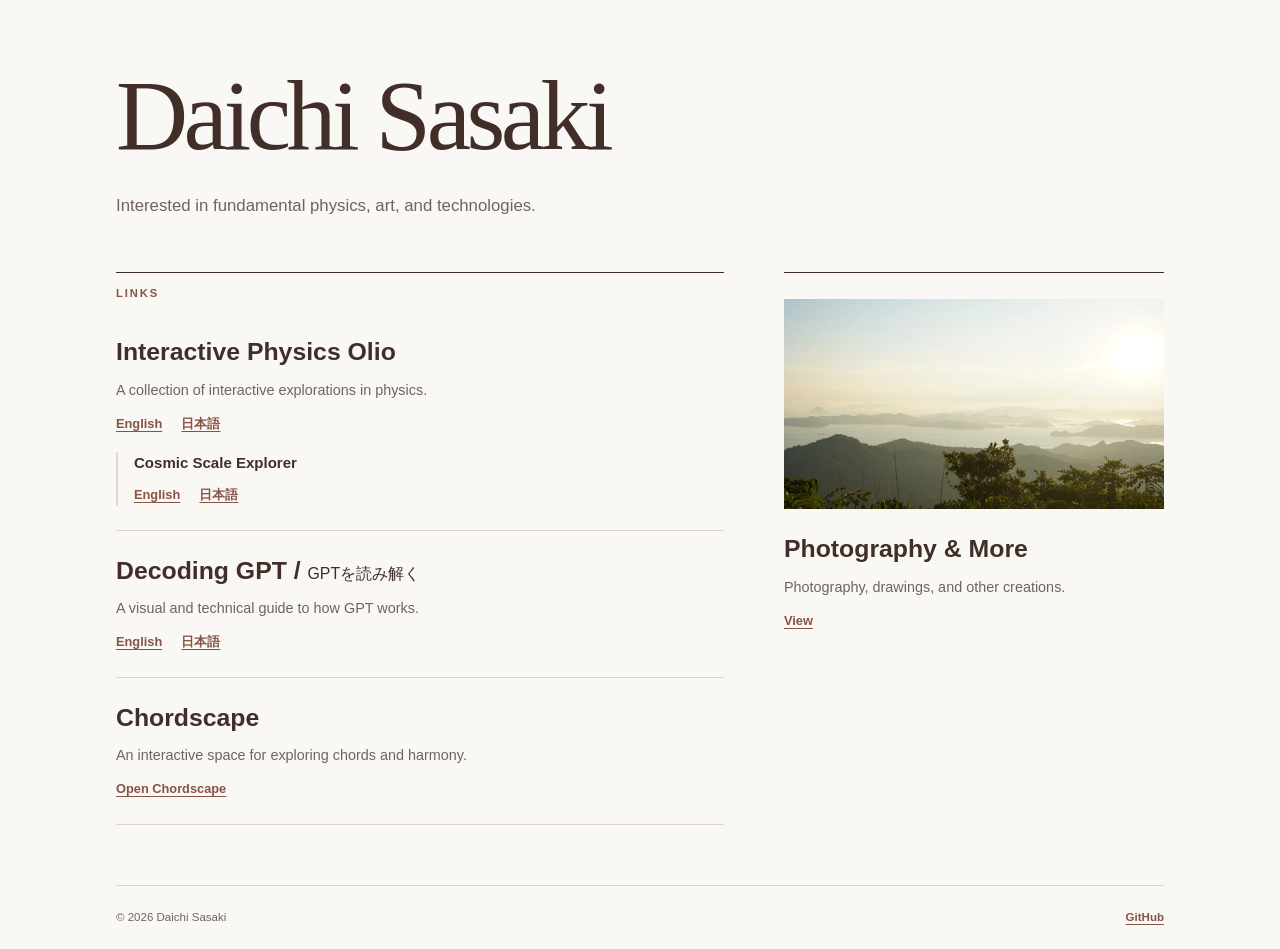
==== index.html @ 75a21774 "Adopt editorial homepage and improve photo metadata editor Use serif typography for the name, refine" ====
<!doctype html>
<html lang="en">
  <head>
    <meta charset="utf-8">
    <meta name="viewport" content="width=device-width, initial-scale=1">
    <meta
      name="description"
      content="Daichi Sasaki — interested in fundamental physics, art, and technologies."
    >
    <title>Daichi Sasaki</title>
    <link rel="stylesheet" href="styles.css?v=editorial-home-20260927">
  </head>
  <body>
    <a class="skip-link" href="#main">Skip to content</a>
    <div class="container">
      <header class="site-header">
        <h1>Daichi Sasaki</h1>
        <p class="tagline">Interested in fundamental physics, art, and technologies.</p>
      </header>

      <main id="main" class="home-sections">
        <section class="home-section projects" aria-labelledby="links-heading">
          <h2 id="links-heading">Links</h2>

          <ul class="project-list">
            <li class="project-entry">
              <h3>Interactive Physics Olio</h3>
              <p class="project-description">
                A collection of interactive explorations in physics.
              </p>
              <ul class="project-links" aria-label="Interactive Physics Olio links">
                <li><a href="https://d1ssk.github.io/interactive-physics-olio/">English</a></li>
                <li><a lang="ja" href="https://d1ssk.github.io/interactive-physics-olio/ja/">日本語</a></li>
              </ul>

              <ul class="subproject-list">
                <li class="subproject">
                  <h4 id="cosmic-scale-heading">Cosmic Scale Explorer</h4>
                  <ul class="project-links" aria-label="Cosmic Scale Explorer links">
                    <li>
                      <a href="https://d1ssk.github.io/olio-cosmic-scale/?scene=observable-universe&amp;lang=en">English</a>
                    </li>
                    <li>
                      <a lang="ja" href="https://d1ssk.github.io/olio-cosmic-scale/?scene=observable-universe&amp;lang=ja">日本語</a>
                    </li>
                  </ul>
                </li>
              </ul>
            </li>

            <li class="project-entry">
              <h3>Decoding GPT <span aria-hidden="true">/</span> <span class="jp-title" lang="ja">GPTを読み解く</span></h3>
              <p class="project-description">
                A visual and technical guide to how GPT works.
              </p>
              <ul class="project-links" aria-label="Decoding GPT links">
                <li><a href="https://d1ssk.github.io/decoding-gpt/en/">English</a></li>
                <li><a lang="ja" href="https://d1ssk.github.io/decoding-gpt/ja/">日本語</a></li>
              </ul>
            </li>

            <li class="project-entry">
              <h3>Chordscape</h3>
              <p class="project-description">
                An interactive space for exploring chords and harmony.
              </p>
              <ul class="project-links" aria-label="Chordscape links">
                <li><a href="https://d1ssk.github.io/chordscape/">Open Chordscape</a></li>
              </ul>
            </li>
          </ul>
        </section>

        <section class="home-section portfolio" aria-labelledby="portfolio-heading">
          <div class="project-art">
            <img
              class="photo"
              src="portfolio/assets/works/dsc04100/thumbnail.webp"
              alt="Layers of mountains and distant water in hazy morning light."
              width="1200"
              height="800"
            >
          </div>
          <h2 id="portfolio-heading">Photography &amp; More</h2>
          <p class="project-description">
            Photography, drawings, and other creations.
          </p>
          <ul class="project-links" aria-label="Photography &amp; More links">
            <li><a href="portfolio/">View</a></li>
          </ul>
        </section>
      </main>

      <footer class="site-footer">
        <p>© 2026 Daichi Sasaki</p>
        <a class="github-link" href="https://github.com/d1ssk">GitHub</a>
      </footer>
    </div>
  </body>
</html>
---- styles.css ----
:root {
  color-scheme: light;
  --background: #faf8f4;
  --text: #2b2926;
  --heading: #412e29;
  --muted: #70645c;
  --border: #ddd5ca;
  --accent: #865345;
  --blush: #e7d8cd;
  --serif: Georgia, "Times New Roman", "Yu Mincho", serif;
}

*,
*::before,
*::after {
  box-sizing: border-box;
}

html {
  background: var(--background);
  color: var(--text);
  font-family: -apple-system, BlinkMacSystemFont, "Segoe UI", Roboto, Helvetica, Arial, sans-serif;
  line-height: 1.6;
  -webkit-text-size-adjust: 100%;
}

body {
  margin: 0;
  overflow-wrap: break-word;
}

.container {
  width: 100%;
  max-width: 70rem;
  margin-inline: auto;
  padding-inline: 2.25rem;
}

h1,
h2,
h3,
h4,
p {
  margin: 0;
}

h1,
h2,
h3,
h4 {
  color: var(--heading);
}

.site-header {
  padding-block: 4rem 3.25rem;
}

h1 {
  font-family: var(--serif);
  font-size: clamp(2rem, 7.8vw, 7rem);
  font-weight: 400;
  letter-spacing: -0.045em;
  line-height: 1.04;
}

.tagline {
  max-width: 40rem;
  margin-top: 1.5rem;
  color: var(--muted);
  font-size: 1.05rem;
  line-height: 1.7;
}

a {
  color: var(--accent);
  text-decoration-thickness: 1px;
  text-underline-offset: 0.23em;
}

a:hover {
  color: var(--heading);
}

a:focus-visible {
  outline: 3px solid var(--accent);
  outline-offset: 5px;
}

.skip-link {
  position: absolute;
  top: -5rem;
  left: 1rem;
  z-index: 1;
  padding: 0.6rem 1rem;
  background: var(--background);
}

.skip-link:focus {
  top: 1rem;
}

.home-sections {
  display: grid;
  grid-template-columns: minmax(0, 1.6fr) minmax(0, 1fr);
  gap: 3.75rem;
  margin-bottom: 3.75rem;
}

.home-section {
  min-width: 0;
}

.projects > h2 {
  border-top: 1px solid var(--heading);
  padding-top: 0.875rem;
  margin-bottom: 0.75rem;
  color: var(--accent);
  font-size: 0.7rem;
  font-weight: 600;
  letter-spacing: 0.17em;
  line-height: 1.15;
  text-transform: uppercase;
}

.project-list,
.project-links,
.subproject-list {
  margin: 0;
  padding: 0;
  list-style: none;
}

.project-entry {
  border-bottom: 1px solid var(--border);
  padding-block: 1.5rem;
}

.project-entry h3,
.portfolio > h2 {
  font-size: 1.55rem;
  font-weight: 600;
  line-height: 1.3;
}

.jp-title {
  font-size: 0.64em;
  font-weight: 500;
}

.project-description {
  margin-top: 0.65rem;
  color: var(--muted);
  font-size: 0.9rem;
  line-height: 1.65;
}

.project-links {
  display: flex;
  flex-wrap: wrap;
  gap: 0.45rem 1.2rem;
  margin-top: 0.7rem;
  font-size: 0.8rem;
  font-weight: 600;
}

.subproject-list {
  border-left: 2px solid var(--blush);
  padding-left: 1rem;
  margin-top: 1.125rem;
}

.subproject h4 {
  font-size: 0.94rem;
  line-height: 1.45;
}

.subproject .project-links {
  margin-top: 0.7rem;
}

.portfolio {
  border-top: 1px solid var(--heading);
  padding-top: 1.625rem;
}

.project-art {
  height: 13.125rem;
  margin-bottom: 1.5rem;
}

.photo {
  display: block;
  width: 100%;
  height: 100%;
  object-fit: cover;
}

.site-footer {
  display: flex;
  align-items: center;
  justify-content: space-between;
  gap: 1rem;
  border-top: 1px solid var(--border);
  padding-block: 1.4rem;
  color: var(--muted);
  font-size: 0.72rem;
}

.github-link {
  font-weight: 600;
}

@media (max-width: 56.25rem) {
  .home-sections {
    gap: 2rem;
  }
}

@media (max-width: 40rem) {
  .container {
    padding-inline: 1.5rem;
  }

  .site-header {
    padding-block: 2.5rem 2.25rem;
  }

  h1 {
    font-size: clamp(2.75rem, 14vw, 4.5rem);
  }

  .tagline {
    margin-top: 1.125rem;
    font-size: 0.875rem;
  }

  .home-sections {
    grid-template-columns: minmax(0, 1fr);
    gap: 2.25rem;
    margin-bottom: 2rem;
  }

  .project-entry {
    padding-block: 1.375rem;
  }

  .project-entry h3,
  .portfolio > h2 {
    font-size: 1.125rem;
  }

  .jp-title {
    font-size: 0.72em;
  }

  .project-description,
  .subproject h4 {
    font-size: 0.875rem;
  }

  .project-links {
    font-size: 0.8125rem;
  }

  .project-art {
    height: 15rem;
  }

  .site-footer {
    font-size: 0.68rem;
  }
}
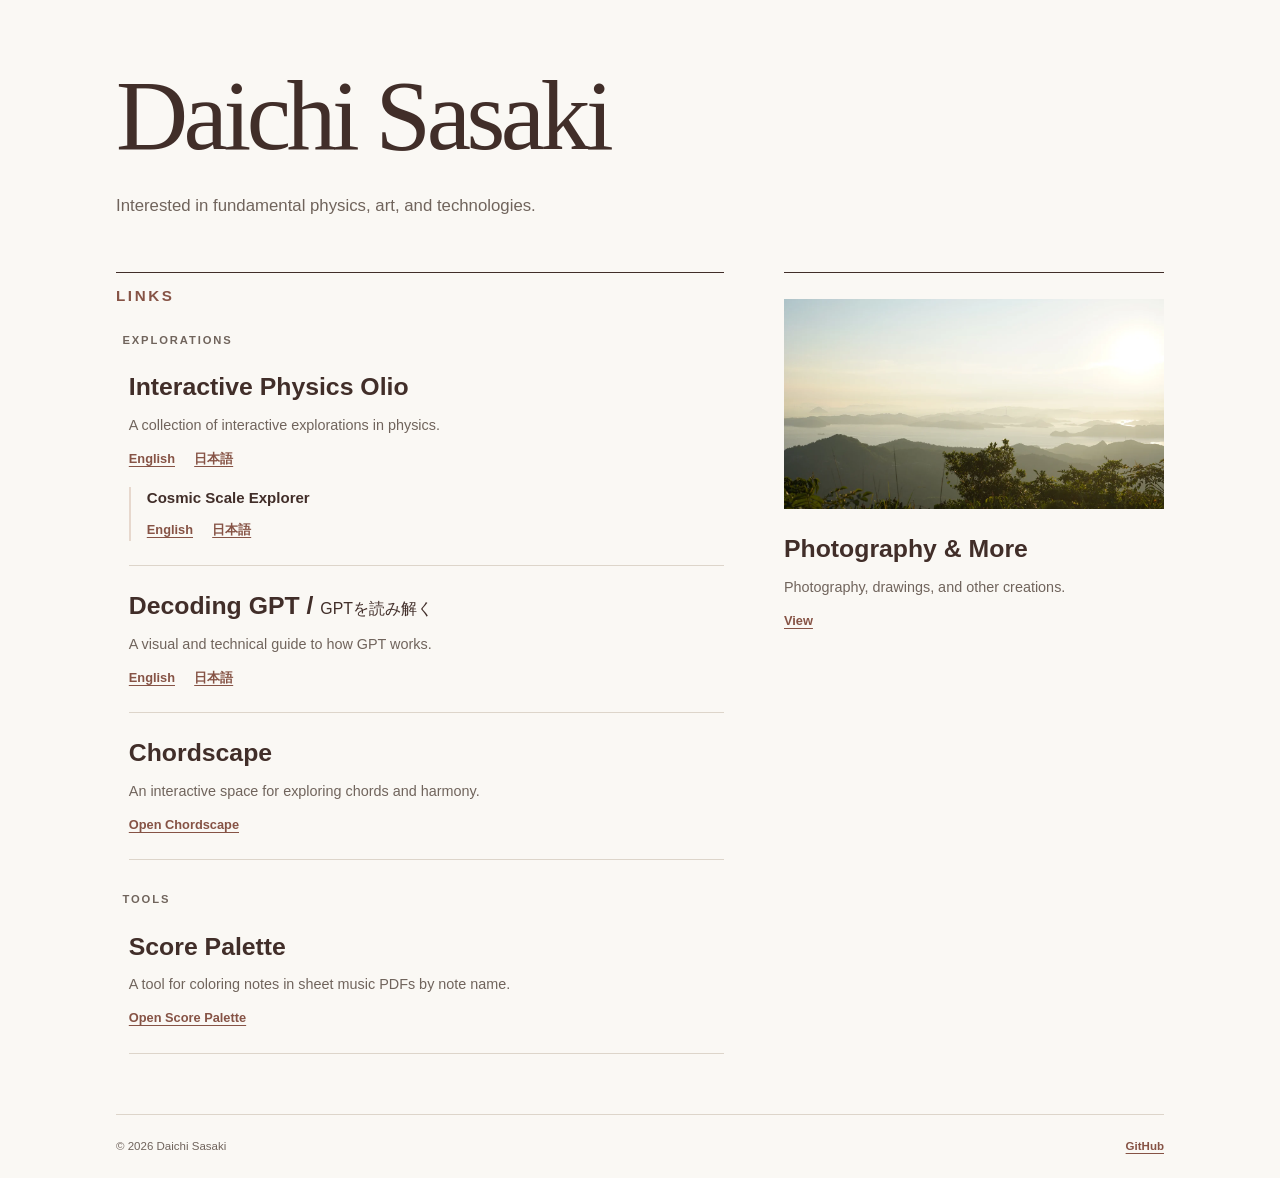
==== commit c006dfef: "Add Score Palette and group homepage links" ====
--- a/index.html
+++ b/index.html
@@ -8,7 +8,8 @@
       content="Daichi Sasaki — interested in fundamental physics, art, and technologies."
     >
     <title>Daichi Sasaki</title>
-    <link rel="stylesheet" href="styles.css?v=editorial-home-20260927">
+    <link rel="icon" type="image/png" sizes="128x128" href="favicon.png">
+    <link rel="stylesheet" href="styles.css?v=project-indent-small-20261002">
   </head>
   <body>
     <a class="skip-link" href="#main">Skip to content</a>
@@ -22,53 +23,71 @@
         <section class="home-section projects" aria-labelledby="links-heading">
           <h2 id="links-heading">Links</h2>
 
-          <ul class="project-list">
-            <li class="project-entry">
-              <h3>Interactive Physics Olio</h3>
-              <p class="project-description">
-                A collection of interactive explorations in physics.
-              </p>
-              <ul class="project-links" aria-label="Interactive Physics Olio links">
-                <li><a href="https://d1ssk.github.io/interactive-physics-olio/">English</a></li>
-                <li><a lang="ja" href="https://d1ssk.github.io/interactive-physics-olio/ja/">日本語</a></li>
-              </ul>
+          <section class="project-group" aria-labelledby="explorations-heading">
+            <h3 id="explorations-heading">Explorations</h3>
+            <ul class="project-list">
+              <li class="project-entry">
+                <h4>Interactive Physics Olio</h4>
+                <p class="project-description">
+                  A collection of interactive explorations in physics.
+                </p>
+                <ul class="project-links" aria-label="Interactive Physics Olio links">
+                  <li><a href="https://d1ssk.github.io/interactive-physics-olio/">English</a></li>
+                  <li><a lang="ja" href="https://d1ssk.github.io/interactive-physics-olio/ja/">日本語</a></li>
+                </ul>
 
-              <ul class="subproject-list">
-                <li class="subproject">
-                  <h4 id="cosmic-scale-heading">Cosmic Scale Explorer</h4>
-                  <ul class="project-links" aria-label="Cosmic Scale Explorer links">
-                    <li>
-                      <a href="https://d1ssk.github.io/olio-cosmic-scale/?scene=observable-universe&amp;lang=en">English</a>
-                    </li>
-                    <li>
-                      <a lang="ja" href="https://d1ssk.github.io/olio-cosmic-scale/?scene=observable-universe&amp;lang=ja">日本語</a>
-                    </li>
-                  </ul>
-                </li>
-              </ul>
-            </li>
+                <ul class="subproject-list">
+                  <li class="subproject">
+                    <h5 id="cosmic-scale-heading">Cosmic Scale Explorer</h5>
+                    <ul class="project-links" aria-label="Cosmic Scale Explorer links">
+                      <li>
+                        <a href="https://d1ssk.github.io/olio-cosmic-scale/?scene=observable-universe&amp;lang=en">English</a>
+                      </li>
+                      <li>
+                        <a lang="ja" href="https://d1ssk.github.io/olio-cosmic-scale/?scene=observable-universe&amp;lang=ja">日本語</a>
+                      </li>
+                    </ul>
+                  </li>
+                </ul>
+              </li>
 
-            <li class="project-entry">
-              <h3>Decoding GPT <span aria-hidden="true">/</span> <span class="jp-title" lang="ja">GPTを読み解く</span></h3>
-              <p class="project-description">
-                A visual and technical guide to how GPT works.
-              </p>
-              <ul class="project-links" aria-label="Decoding GPT links">
-                <li><a href="https://d1ssk.github.io/decoding-gpt/en/">English</a></li>
-                <li><a lang="ja" href="https://d1ssk.github.io/decoding-gpt/ja/">日本語</a></li>
-              </ul>
-            </li>
+              <li class="project-entry">
+                <h4>Decoding GPT <span aria-hidden="true">/</span> <span class="jp-title" lang="ja">GPTを読み解く</span></h4>
+                <p class="project-description">
+                  A visual and technical guide to how GPT works.
+                </p>
+                <ul class="project-links" aria-label="Decoding GPT links">
+                  <li><a href="https://d1ssk.github.io/decoding-gpt/en/">English</a></li>
+                  <li><a lang="ja" href="https://d1ssk.github.io/decoding-gpt/ja/">日本語</a></li>
+                </ul>
+              </li>
 
-            <li class="project-entry">
-              <h3>Chordscape</h3>
-              <p class="project-description">
-                An interactive space for exploring chords and harmony.
-              </p>
-              <ul class="project-links" aria-label="Chordscape links">
-                <li><a href="https://d1ssk.github.io/chordscape/">Open Chordscape</a></li>
-              </ul>
-            </li>
-          </ul>
+              <li class="project-entry">
+                <h4>Chordscape</h4>
+                <p class="project-description">
+                  An interactive space for exploring chords and harmony.
+                </p>
+                <ul class="project-links" aria-label="Chordscape links">
+                  <li><a href="https://d1ssk.github.io/chordscape/">Open Chordscape</a></li>
+                </ul>
+              </li>
+            </ul>
+          </section>
+
+          <section class="project-group" aria-labelledby="tools-heading">
+            <h3 id="tools-heading">Tools</h3>
+            <ul class="project-list">
+              <li class="project-entry">
+                <h4>Score Palette</h4>
+                <p class="project-description">
+                  A tool for coloring notes in sheet music PDFs by note name.
+                </p>
+                <ul class="project-links" aria-label="Score Palette links">
+                  <li><a href="https://score-pallete.streamlit.app/">Open Score Palette</a></li>
+                </ul>
+              </li>
+            </ul>
+          </section>
         </section>
 
         <section class="home-section portfolio" aria-labelledby="portfolio-heading">
--- a/styles.css
+++ b/styles.css
@@ -40,6 +40,7 @@
 h2,
 h3,
 h4,
+h5,
 p {
   margin: 0;
 }
@@ -47,7 +48,8 @@
 h1,
 h2,
 h3,
-h4 {
+h4,
+h5 {
   color: var(--heading);
 }
 
@@ -110,15 +112,40 @@
   min-width: 0;
 }
 
+.projects {
+  --hierarchy-indent: clamp(0.25rem, 0.8vw, 0.4rem);
+}
+
 .projects > h2 {
   border-top: 1px solid var(--heading);
   padding-top: 0.875rem;
-  margin-bottom: 0.75rem;
+  margin-bottom: 1.75rem;
   color: var(--accent);
-  font-size: 0.7rem;
+  font-size: 0.95rem;
   font-weight: 600;
   letter-spacing: 0.17em;
   line-height: 1.15;
+  text-transform: uppercase;
+}
+
+.project-group {
+  padding-inline-start: var(--hierarchy-indent);
+}
+
+.project-group > .project-list {
+  padding-inline-start: var(--hierarchy-indent);
+}
+
+.project-group + .project-group {
+  margin-top: 2rem;
+}
+
+.project-group > h3 {
+  color: var(--muted);
+  font-size: 0.7rem;
+  font-weight: 600;
+  letter-spacing: 0.17em;
+  line-height: 1.3;
   text-transform: uppercase;
 }
 
@@ -135,7 +162,7 @@
   padding-block: 1.5rem;
 }
 
-.project-entry h3,
+.project-entry > h4,
 .portfolio > h2 {
   font-size: 1.55rem;
   font-weight: 600;
@@ -169,7 +196,7 @@
   margin-top: 1.125rem;
 }
 
-.subproject h4 {
+.subproject h5 {
   font-size: 0.94rem;
   line-height: 1.45;
 }
@@ -244,7 +271,7 @@
     padding-block: 1.375rem;
   }
 
-  .project-entry h3,
+  .project-entry > h4,
   .portfolio > h2 {
     font-size: 1.125rem;
   }
@@ -254,7 +281,7 @@
   }
 
   .project-description,
-  .subproject h4 {
+  .subproject h5 {
     font-size: 0.875rem;
   }
 
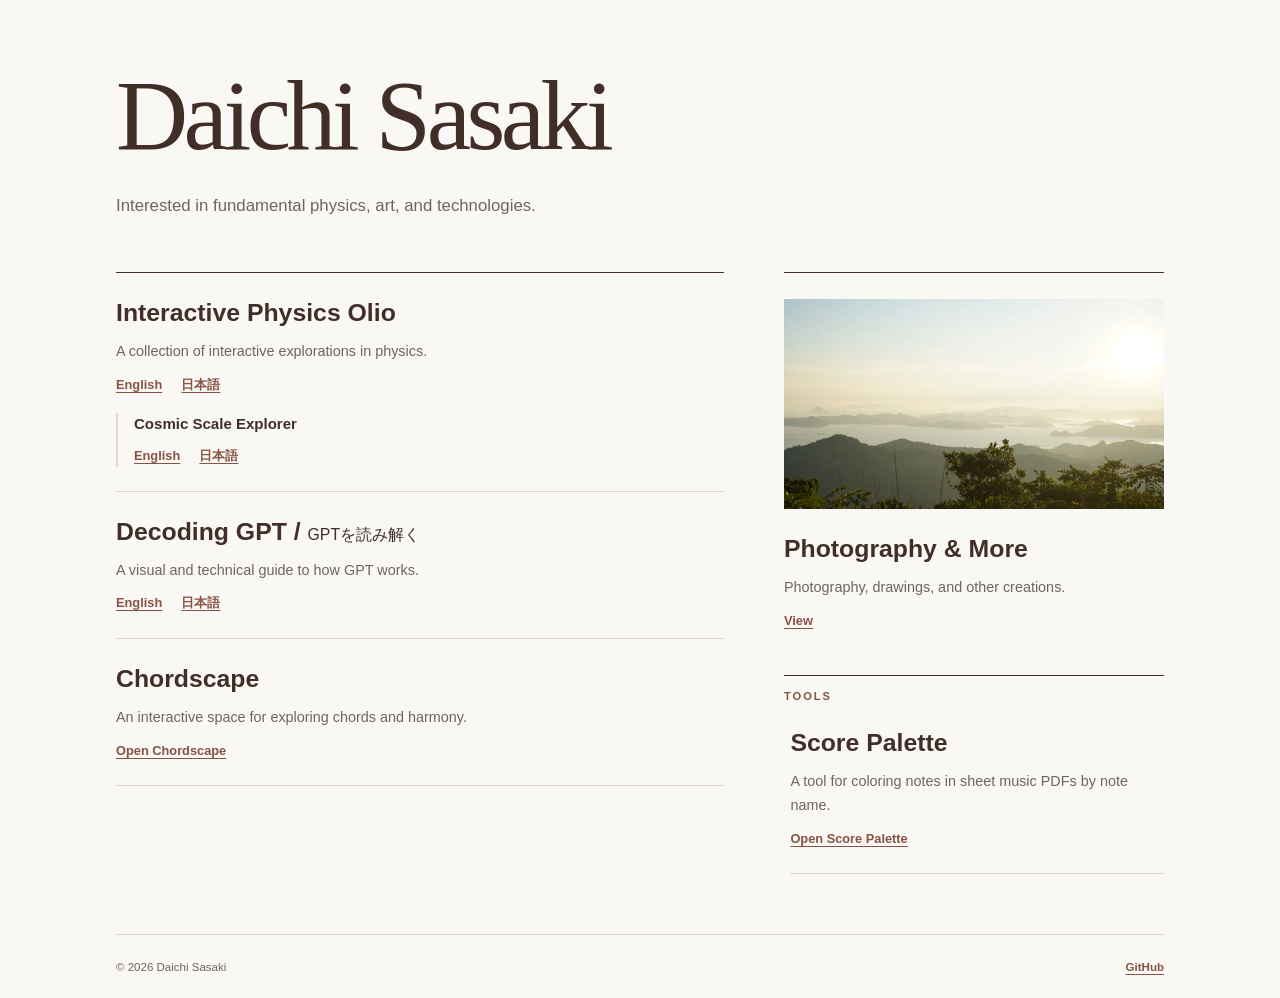
==== commit 7dafcf20: "Adopt v5 homepage layout with tools below photography" ====
--- a/index.html
+++ b/index.html
@@ -9,7 +9,25 @@
     >
     <title>Daichi Sasaki</title>
     <link rel="icon" type="image/png" sizes="128x128" href="favicon.png">
-    <link rel="stylesheet" href="styles.css?v=project-indent-small-20261002">
+    <link rel="stylesheet" href="styles.css?v=home-v5-20261002">
+    <!-- Shared GA4: production, top-level page views only. -->
+    <script>
+      (() => {
+        if (window.location.hostname !== "d1ssk.github.io" || window.self !== window.top) return;
+        if (window.__pagesAnalyticsInitialized) return;
+        window.__pagesAnalyticsInitialized = true;
+        window.dataLayer = window.dataLayer || [];
+        window.gtag = function () {
+          window.dataLayer.push(arguments);
+        };
+        window.gtag("js", new Date());
+        window.gtag("config", "G-P4BVZ9ZZ0E");
+        const script = document.createElement("script");
+        script.async = true;
+        script.src = "https://www.googletagmanager.com/gtag/js?id=G-P4BVZ9ZZ0E";
+        document.head.appendChild(script);
+      })();
+    </script>
   </head>
   <body>
     <a class="skip-link" href="#main">Skip to content</a>
@@ -20,65 +38,79 @@
       </header>
 
       <main id="main" class="home-sections">
-        <section class="home-section projects" aria-labelledby="links-heading">
-          <h2 id="links-heading">Links</h2>
+        <div class="home-section projects explorations">
+          <ul class="project-list">
+            <li class="project-entry">
+              <h2>Interactive Physics Olio</h2>
+              <p class="project-description">
+                A collection of interactive explorations in physics.
+              </p>
+              <ul class="project-links" aria-label="Interactive Physics Olio links">
+                <li><a href="https://d1ssk.github.io/interactive-physics-olio/">English</a></li>
+                <li><a lang="ja" href="https://d1ssk.github.io/interactive-physics-olio/ja/">日本語</a></li>
+              </ul>
 
-          <section class="project-group" aria-labelledby="explorations-heading">
-            <h3 id="explorations-heading">Explorations</h3>
+              <ul class="subproject-list">
+                <li class="subproject">
+                  <h3 id="cosmic-scale-heading">Cosmic Scale Explorer</h3>
+                  <ul class="project-links" aria-label="Cosmic Scale Explorer links">
+                    <li>
+                      <a href="https://d1ssk.github.io/olio-cosmic-scale/?scene=observable-universe&amp;lang=en">English</a>
+                    </li>
+                    <li>
+                      <a lang="ja" href="https://d1ssk.github.io/olio-cosmic-scale/?scene=observable-universe&amp;lang=ja">日本語</a>
+                    </li>
+                  </ul>
+                </li>
+              </ul>
+            </li>
+
+            <li class="project-entry">
+              <h2>Decoding GPT <span aria-hidden="true">/</span> <span class="jp-title" lang="ja">GPTを読み解く</span></h2>
+              <p class="project-description">
+                A visual and technical guide to how GPT works.
+              </p>
+              <ul class="project-links" aria-label="Decoding GPT links">
+                <li><a href="https://d1ssk.github.io/decoding-gpt/en/">English</a></li>
+                <li><a lang="ja" href="https://d1ssk.github.io/decoding-gpt/ja/">日本語</a></li>
+              </ul>
+            </li>
+
+            <li class="project-entry">
+              <h2>Chordscape</h2>
+              <p class="project-description">
+                An interactive space for exploring chords and harmony.
+              </p>
+              <ul class="project-links" aria-label="Chordscape links">
+                <li><a href="https://d1ssk.github.io/chordscape/">Open Chordscape</a></li>
+              </ul>
+            </li>
+          </ul>
+        </div>
+        <div class="right-column">
+          <section class="home-section portfolio" aria-labelledby="portfolio-heading">
+            <div class="project-art">
+              <img
+                class="photo"
+                src="portfolio/assets/works/dsc04100/thumbnail.webp"
+                alt="Layers of mountains and distant water in hazy morning light."
+                width="1200"
+                height="800"
+              >
+            </div>
+            <h2 id="portfolio-heading">Photography &amp; More</h2>
+            <p class="project-description">
+              Photography, drawings, and other creations.
+            </p>
+            <ul class="project-links" aria-label="Photography &amp; More links">
+              <li><a href="portfolio/">View</a></li>
+            </ul>
+          </section>
+          <section class="home-section projects tools" aria-labelledby="tools-heading">
+            <h2 id="tools-heading">Tools</h2>
             <ul class="project-list">
               <li class="project-entry">
-                <h4>Interactive Physics Olio</h4>
-                <p class="project-description">
-                  A collection of interactive explorations in physics.
-                </p>
-                <ul class="project-links" aria-label="Interactive Physics Olio links">
-                  <li><a href="https://d1ssk.github.io/interactive-physics-olio/">English</a></li>
-                  <li><a lang="ja" href="https://d1ssk.github.io/interactive-physics-olio/ja/">日本語</a></li>
-                </ul>
-
-                <ul class="subproject-list">
-                  <li class="subproject">
-                    <h5 id="cosmic-scale-heading">Cosmic Scale Explorer</h5>
-                    <ul class="project-links" aria-label="Cosmic Scale Explorer links">
-                      <li>
-                        <a href="https://d1ssk.github.io/olio-cosmic-scale/?scene=observable-universe&amp;lang=en">English</a>
-                      </li>
-                      <li>
-                        <a lang="ja" href="https://d1ssk.github.io/olio-cosmic-scale/?scene=observable-universe&amp;lang=ja">日本語</a>
-                      </li>
-                    </ul>
-                  </li>
-                </ul>
-              </li>
-
-              <li class="project-entry">
-                <h4>Decoding GPT <span aria-hidden="true">/</span> <span class="jp-title" lang="ja">GPTを読み解く</span></h4>
-                <p class="project-description">
-                  A visual and technical guide to how GPT works.
-                </p>
-                <ul class="project-links" aria-label="Decoding GPT links">
-                  <li><a href="https://d1ssk.github.io/decoding-gpt/en/">English</a></li>
-                  <li><a lang="ja" href="https://d1ssk.github.io/decoding-gpt/ja/">日本語</a></li>
-                </ul>
-              </li>
-
-              <li class="project-entry">
-                <h4>Chordscape</h4>
-                <p class="project-description">
-                  An interactive space for exploring chords and harmony.
-                </p>
-                <ul class="project-links" aria-label="Chordscape links">
-                  <li><a href="https://d1ssk.github.io/chordscape/">Open Chordscape</a></li>
-                </ul>
-              </li>
-            </ul>
-          </section>
-
-          <section class="project-group" aria-labelledby="tools-heading">
-            <h3 id="tools-heading">Tools</h3>
-            <ul class="project-list">
-              <li class="project-entry">
-                <h4>Score Palette</h4>
+                <h3>Score Palette</h3>
                 <p class="project-description">
                   A tool for coloring notes in sheet music PDFs by note name.
                 </p>
@@ -88,26 +120,7 @@
               </li>
             </ul>
           </section>
-        </section>
-
-        <section class="home-section portfolio" aria-labelledby="portfolio-heading">
-          <div class="project-art">
-            <img
-              class="photo"
-              src="portfolio/assets/works/dsc04100/thumbnail.webp"
-              alt="Layers of mountains and distant water in hazy morning light."
-              width="1200"
-              height="800"
-            >
-          </div>
-          <h2 id="portfolio-heading">Photography &amp; More</h2>
-          <p class="project-description">
-            Photography, drawings, and other creations.
-          </p>
-          <ul class="project-links" aria-label="Photography &amp; More links">
-            <li><a href="portfolio/">View</a></li>
-          </ul>
-        </section>
+        </div>
       </main>
 
       <footer class="site-footer">
--- a/styles.css
+++ b/styles.css
@@ -116,37 +116,28 @@
   --hierarchy-indent: clamp(0.25rem, 0.8vw, 0.4rem);
 }
 
-.projects > h2 {
+.tools > h2 {
   border-top: 1px solid var(--heading);
   padding-top: 0.875rem;
-  margin-bottom: 1.75rem;
+  margin-bottom: 0;
   color: var(--accent);
-  font-size: 0.95rem;
+  font-size: 0.7rem;
   font-weight: 600;
   letter-spacing: 0.17em;
   line-height: 1.15;
   text-transform: uppercase;
 }
 
-.project-group {
+.right-column {
+  min-width: 0;
+}
+
+.tools {
+  margin-top: 2.75rem;
+}
+
+.projects > .project-list {
   padding-inline-start: var(--hierarchy-indent);
-}
-
-.project-group > .project-list {
-  padding-inline-start: var(--hierarchy-indent);
-}
-
-.project-group + .project-group {
-  margin-top: 2rem;
-}
-
-.project-group > h3 {
-  color: var(--muted);
-  font-size: 0.7rem;
-  font-weight: 600;
-  letter-spacing: 0.17em;
-  line-height: 1.3;
-  text-transform: uppercase;
 }
 
 .project-list,
@@ -162,7 +153,8 @@
   padding-block: 1.5rem;
 }
 
-.project-entry > h4,
+.explorations .project-entry > h2,
+.project-entry > h3,
 .portfolio > h2 {
   font-size: 1.55rem;
   font-weight: 600;
@@ -196,7 +188,8 @@
   margin-top: 1.125rem;
 }
 
-.subproject h5 {
+.subproject h3,
+.subproject h4 {
   font-size: 0.94rem;
   line-height: 1.45;
 }
@@ -271,7 +264,8 @@
     padding-block: 1.375rem;
   }
 
-  .project-entry > h4,
+  .explorations .project-entry > h2,
+  .project-entry > h3,
   .portfolio > h2 {
     font-size: 1.125rem;
   }
@@ -281,7 +275,8 @@
   }
 
   .project-description,
-  .subproject h5 {
+  .subproject h3,
+  .subproject h4 {
     font-size: 0.875rem;
   }
 
@@ -297,3 +292,12 @@
     font-size: 0.68rem;
   }
 }
+
+/* Unlabelled project column, aligned with the column edge. */
+.explorations {
+  border-top: 1px solid var(--heading);
+}
+
+.explorations > .project-list {
+  padding-inline-start: 0;
+}
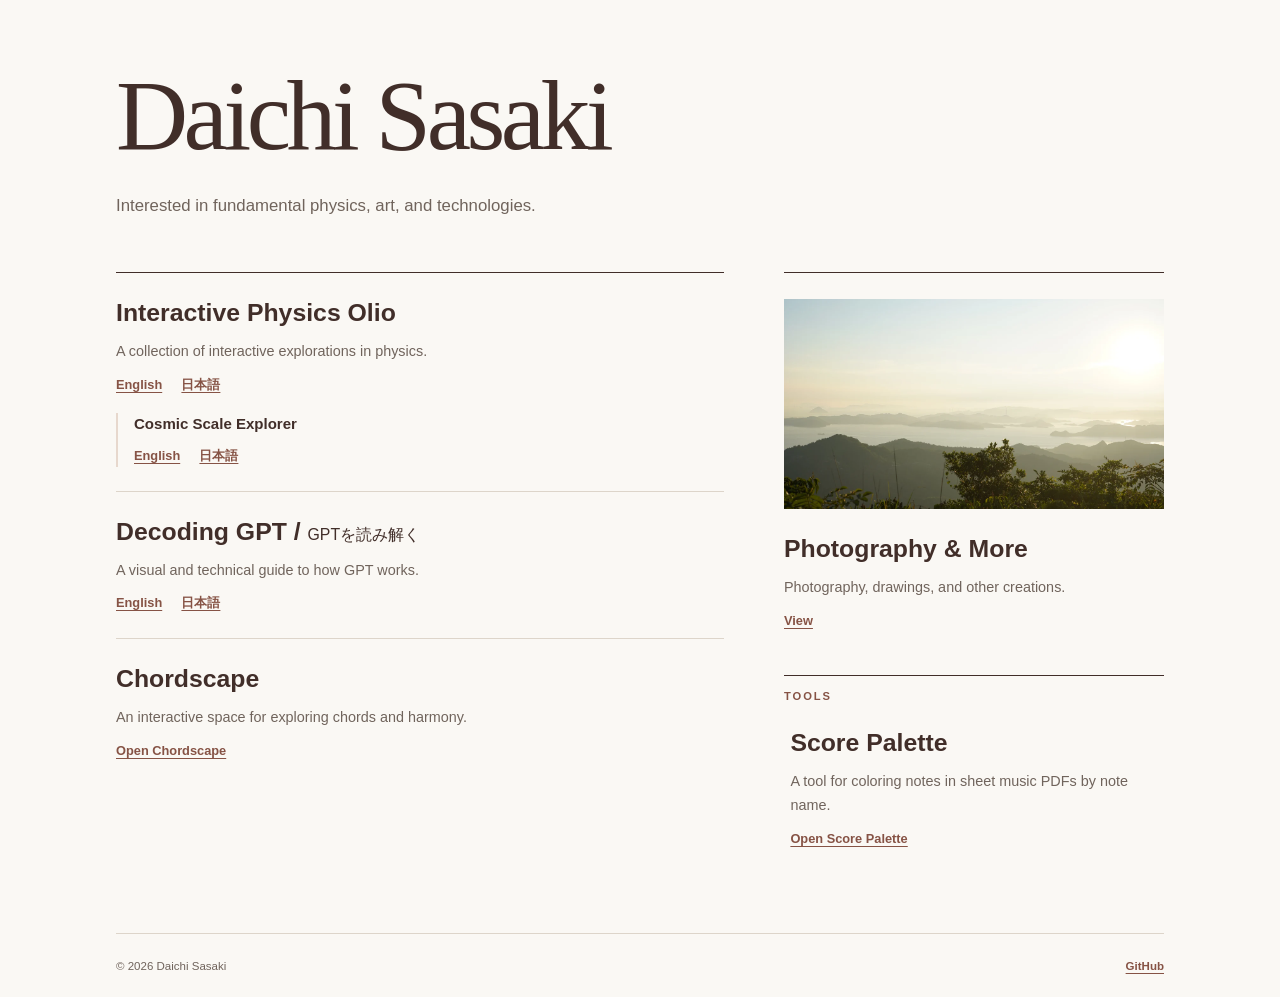
==== commit 1572bd98: "Remove final dividers from homepage project lists" ====
--- a/index.html
+++ b/index.html
@@ -9,7 +9,7 @@
     >
     <title>Daichi Sasaki</title>
     <link rel="icon" type="image/png" sizes="128x128" href="favicon.png">
-    <link rel="stylesheet" href="styles.css?v=home-v5-20261002">
+    <link rel="stylesheet" href="styles.css?v=home-v5-dividers-20261002">
     <!-- Shared GA4: production, top-level page views only. -->
     <script>
       (() => {
--- a/styles.css
+++ b/styles.css
@@ -301,3 +301,9 @@
 .explorations > .project-list {
   padding-inline-start: 0;
 }
+
+/* Omit the closing divider beneath Chordscape and Score Palette. */
+.explorations > .project-list > .project-entry:last-child,
+.tools > .project-list > .project-entry:last-child {
+  border-bottom: 0;
+}
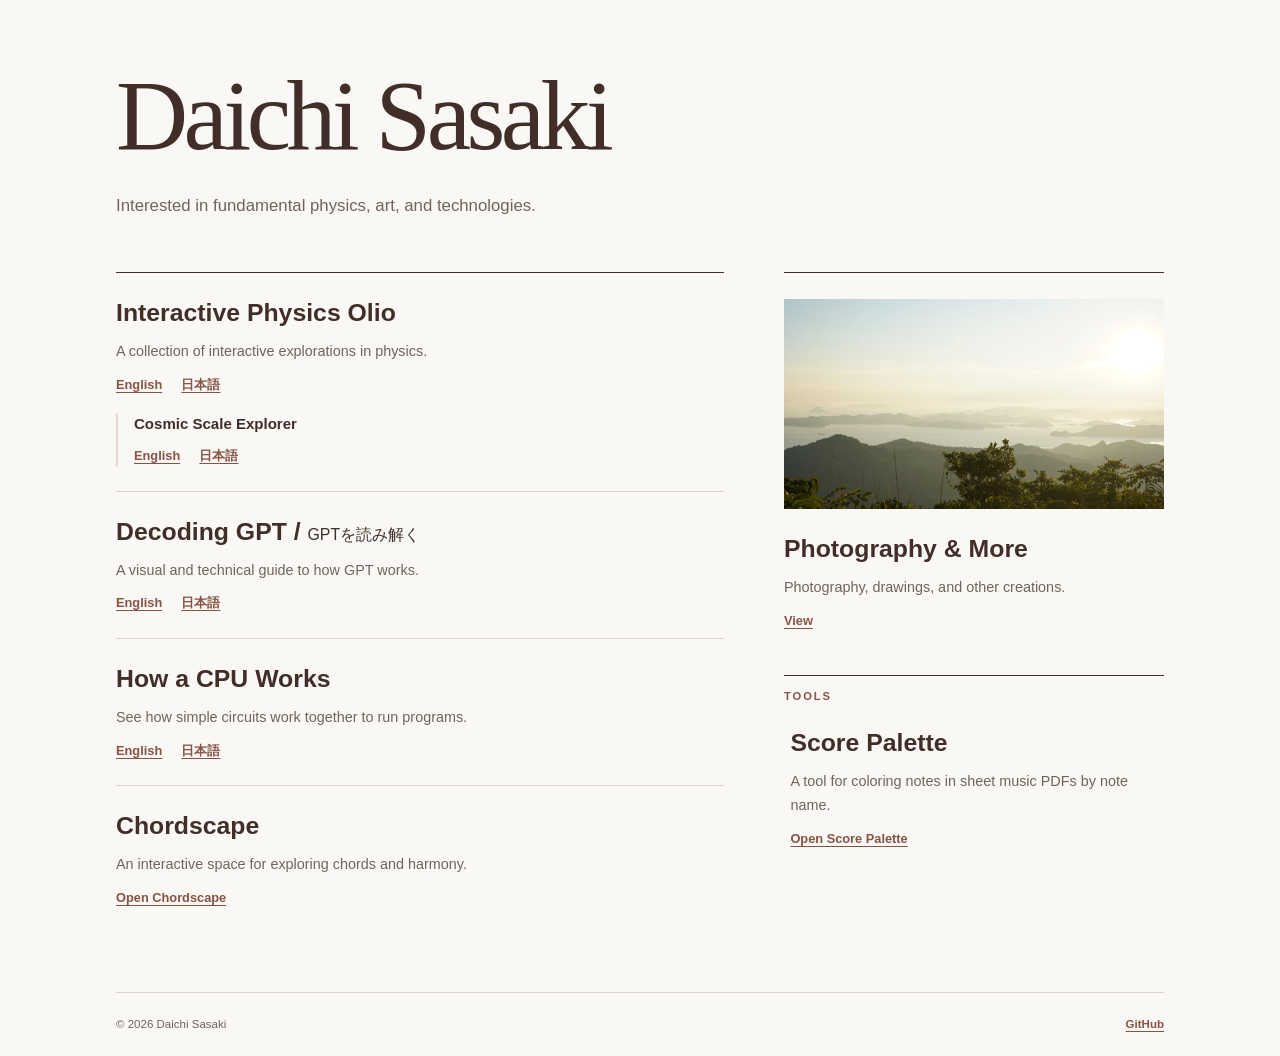
==== commit f5c7ee5e: "Add How a CPU Works to homepage" ====
--- a/index.html
+++ b/index.html
@@ -77,6 +77,17 @@
             </li>
 
             <li class="project-entry">
+              <h2>How a CPU Works</h2>
+              <p class="project-description">
+                See how simple circuits work together to run programs.
+              </p>
+              <ul class="project-links" aria-label="How a CPU Works links">
+                <li><a href="https://d1ssk.github.io/cpu-flow-trace/en/">English</a></li>
+                <li><a lang="ja" href="https://d1ssk.github.io/cpu-flow-trace/ja/">日本語</a></li>
+              </ul>
+            </li>
+
+            <li class="project-entry">
               <h2>Chordscape</h2>
               <p class="project-description">
                 An interactive space for exploring chords and harmony.
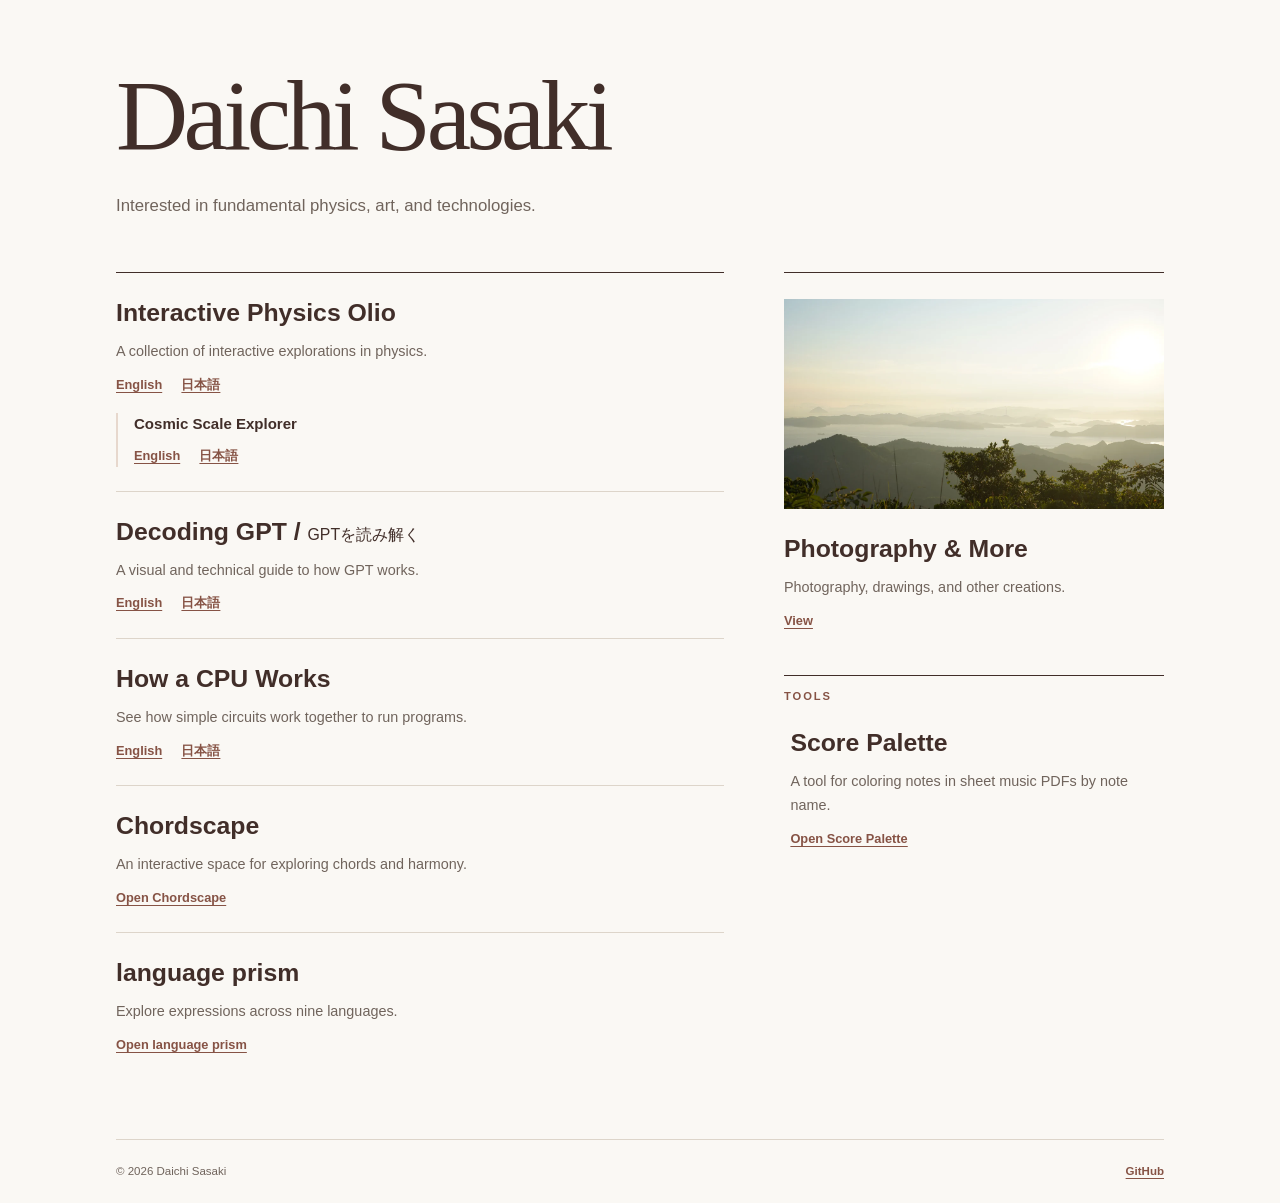
==== commit 525f3d98: "Add language prism to homepage projects" ====
--- a/index.html
+++ b/index.html
@@ -96,6 +96,16 @@
                 <li><a href="https://d1ssk.github.io/chordscape/">Open Chordscape</a></li>
               </ul>
             </li>
+
+            <li class="project-entry">
+              <h2>language prism</h2>
+              <p class="project-description">
+                Explore expressions across nine languages.
+              </p>
+              <ul class="project-links" aria-label="language prism links">
+                <li><a href="https://d1ssk.github.io/language-prism/ja/">Open language prism</a></li>
+              </ul>
+            </li>
           </ul>
         </div>
         <div class="right-column">
